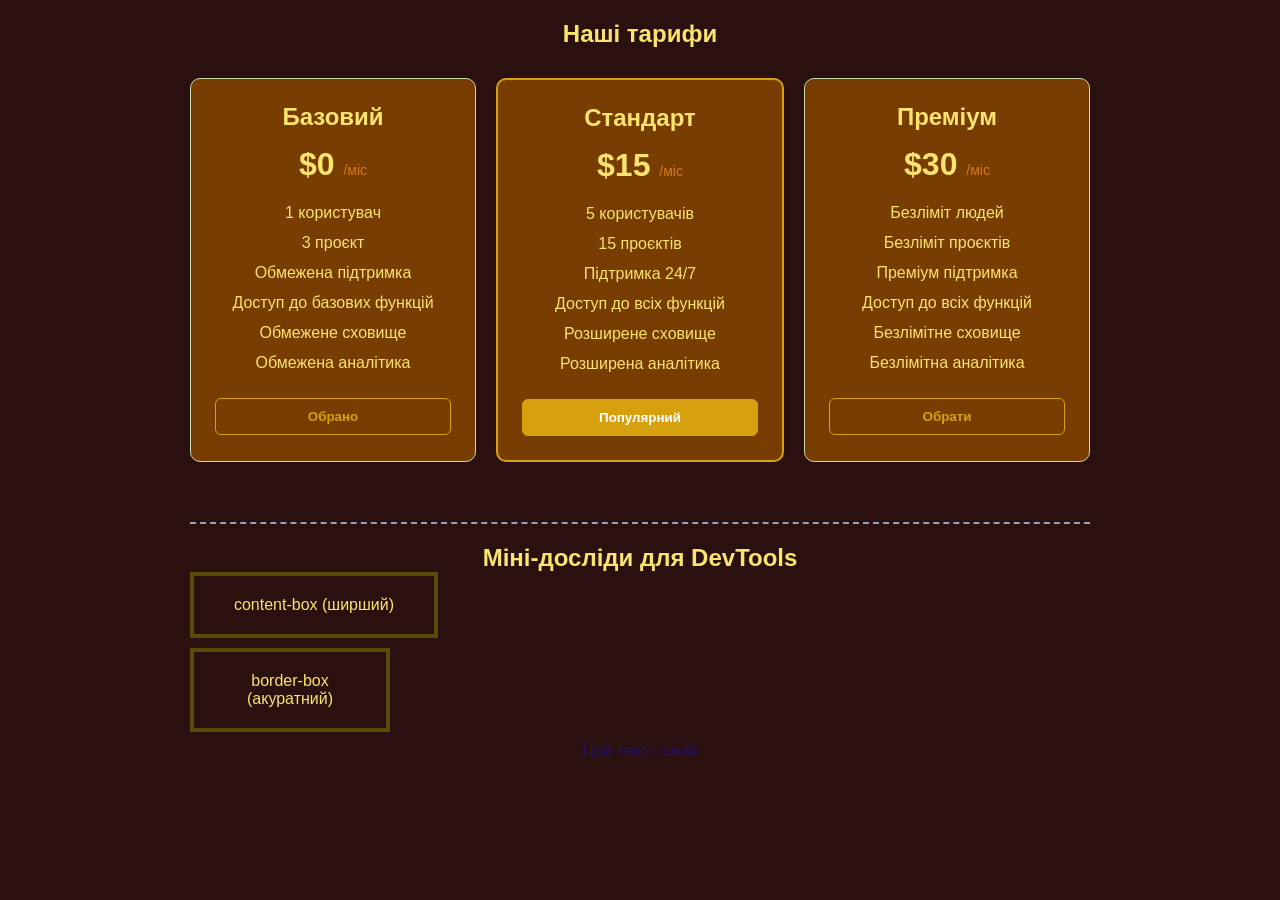
==== index.html @ a7cffb7e "feat: complete lab 2 pricing section" ====
<!DOCTYPE html>
<html lang="uk">
<head>
  <meta charset="UTF-8">
  <meta name="viewport" content="width=device-width, initial-scale=1.0">
  <title>Тарифи</title>
  <link rel="stylesheet" href="style.css">
</head>
<body>
  <section class="pricing">
    <h1 class="title">Наші тарифи</h1>
    
    <div class="cards">
      <div class="card">
        <h2>Базовий</h2>
        <p class="price">$0 <span>/міс</span></p>
        <ul>
          <li>1 користувач</li>
          <li>3 проєкт</li>
          <li>Обмежена підтримка</li>
          <li>Доступ до базових функцій</li>
          <li>Обмежене сховище</li>
          <li>Обмежена аналітика</li>
        </ul>
        <button class="btn">Обрано</button>
      </div>

      <div class="card card-popular">
        <h2>Стандарт</h2>
        <p class="price">$15 <span>/міс</span></p>
        <ul>
          <li>5 користувачів</li>
          <li>15 проєктів</li>
          <li>Підтримка 24/7</li>
          <li>Доступ до всіх функцій</li>
          <li>Розширене сховище</li>
          <li>Розширена аналітика</li>
        </ul>
        <button class="btn btn-primary">Популярний</button>
      </div>

      <div class="card">
        <h2>Преміум</h2>
        <p class="price">$30 <span>/міс</span></p>
        <ul>
          <li>Безліміт людей</li>
          <li>Безліміт проєктів</li>
          <li>Преміум підтримка</li>
          <li>Доступ до всіх функцій</li>
          <li>Безлімітне сховище</li>
          <li>Безлімітна аналітика</li>
        </ul>
        <button class="btn">Обрати</button>
      </div>
    </div>
     <section class="experiments">
    <h2>Міні-досліди для DevTools</h2>
    
    <!-- Box Model: порівняння двох блоків -->
    <div class="box-content">content-box (ширший)</div>
    <div class="box-border">border-box (акуратний)</div>

    <p id="my-id" class="my-class">Цей текст синій</p>
  </section>

</body>
</html>
---- style.css ----
:root {
  --primary-color: #D7A00F;
  --bg-color: #2A1110;
  --card-bg: #783D03;
  --text-color: #FAE36F;
}
* {
  box-sizing: border-box;
  margin: 0;
  padding: 0;
}
body {
  font-family: sans-serif;
  background-color: var(--bg-color);
  color: var(--text-color);
  padding: 20px;
}
.pricing {
  max-width: 900px;
  margin: 0 auto;
  text-align: center;
}
.title {
  margin-bottom: 30px;
}
.cards {
  display: flex;
  flex-direction: column;
  gap: 20px;
}
@media (min-width: 768px) {
  .cards {
    flex-direction: row; 
  }
}
.card {
  flex: 1;
  background: var(--card-bg);
  padding: 24px;
  border-radius: 10px;
  border: 1px solid #c9d8ab;
}
.card-popular {
  border: 2px solid var(--primary-color);
}
.price {
  font-size: 32px;
  font-weight: bold;
  margin: 15px 0;
}
.price span {
  font-size: 14px;
  font-weight: normal;
  color: #D97812;
}
ul {
  list-style: none;
  margin-bottom: 20px;
}

li {
  padding: 6px 0;
}
.btn {
  font-family: inherit; 
  width: 100%;
  padding: 10px;
  border-radius: 6px;
  border: 1px solid var(--primary-color);
  background: transparent;
  color: var(--primary-color);
  cursor: pointer;
  font-weight: bold;
}
.btn-primary {
  background: var(--primary-color);
  color: #ffffff;
}
.experiments {
  max-width: 900px;
  margin: 60px auto 0;
  padding-top: 20px;
  border-top: 2px dashed #94a3b8;
}

.box-content, .box-border {
  width: 200px;
  padding: 20px;
  border: 4px solid rgb(88, 76, 11);
  margin-bottom: 10px;
}
.box-content { box-sizing: content-box; } 
.box-border  { box-sizing: border-box; }  

/* Специфічність: ID перебиває клас */
.my-class { color: rgb(85, 86, 11); }
#my-id    { color: rgb(33, 15, 113); }
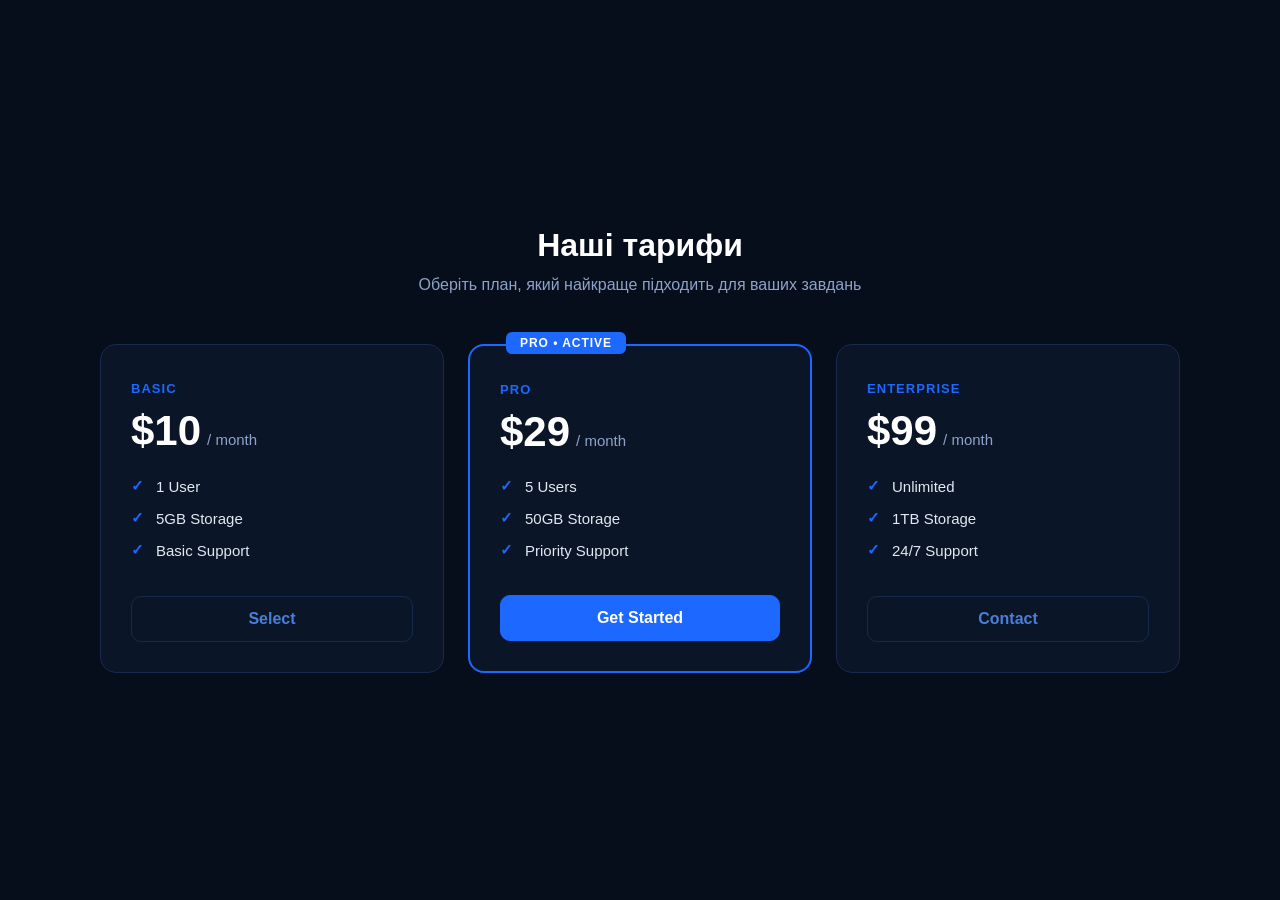
==== commit b13ff461: "style: exact match with design" ====
--- a/index.html
+++ b/index.html
@@ -3,66 +3,72 @@
 <head>
   <meta charset="UTF-8">
   <meta name="viewport" content="width=device-width, initial-scale=1.0">
-  <title>Тарифи</title>
+  <title>Наші тарифи</title>
   <link rel="stylesheet" href="style.css">
 </head>
 <body>
-  <section class="pricing">
-    <h1 class="title">Наші тарифи</h1>
-    
-    <div class="cards">
-      <div class="card">
-        <h2>Базовий</h2>
-        <p class="price">$0 <span>/міс</span></p>
-        <ul>
-          <li>1 користувач</li>
-          <li>3 проєкт</li>
-          <li>Обмежена підтримка</li>
-          <li>Доступ до базових функцій</li>
-          <li>Обмежене сховище</li>
-          <li>Обмежена аналітика</li>
-        </ul>
-        <button class="btn">Обрано</button>
-      </div>
 
-      <div class="card card-popular">
-        <h2>Стандарт</h2>
-        <p class="price">$15 <span>/міс</span></p>
-        <ul>
-          <li>5 користувачів</li>
-          <li>15 проєктів</li>
-          <li>Підтримка 24/7</li>
-          <li>Доступ до всіх функцій</li>
-          <li>Розширене сховище</li>
-          <li>Розширена аналітика</li>
-        </ul>
-        <button class="btn btn-primary">Популярний</button>
-      </div>
+  <section class="pricing-section">
+    <div class="pricing-container">
+      
+      <header class="section-header">
+        <h1 class="section-title">Наші тарифи</h1>
+        <p class="section-subtitle">Оберіть план, який найкраще підходить для ваших завдань</p>
+      </header>
 
-      <div class="card">
-        <h2>Преміум</h2>
-        <p class="price">$30 <span>/міс</span></p>
-        <ul>
-          <li>Безліміт людей</li>
-          <li>Безліміт проєктів</li>
-          <li>Преміум підтримка</li>
-          <li>Доступ до всіх функцій</li>
-          <li>Безлімітне сховище</li>
-          <li>Безлімітна аналітика</li>
-        </ul>
-        <button class="btn">Обрати</button>
+      <div class="pricing-grid">
+        
+        <article class="card">
+          <div class="card-header">
+            <span class="plan-name">BASIC</span>
+            <div class="plan-price">
+              <span class="amount">$10</span>
+              <span class="period">/ month</span>
+            </div>
+          </div>
+          <ul class="features-list">
+            <li><span class="check">✓</span> 1 User</li>
+            <li><span class="check">✓</span> 5GB Storage</li>
+            <li><span class="check">✓</span> Basic Support</li>
+          </ul>
+          <button class="btn btn-outline">Select</button>
+        </article>
+
+        <article class="card card-active">
+          <div class="badge">PRO • ACTIVE</div>
+          <div class="card-header">
+            <span class="plan-name">PRO</span>
+            <div class="plan-price">
+              <span class="amount">$29</span>
+              <span class="period">/ month</span>
+            </div>
+          </div>
+          <ul class="features-list">
+            <li><span class="check">✓</span> 5 Users</li>
+            <li><span class="check">✓</span> 50GB Storage</li>
+            <li><span class="check">✓</span> Priority Support</li>
+          </ul>
+          <button class="btn btn-primary">Get Started</button>
+        </article>
+
+        <article class="card">
+          <div class="card-header">
+            <span class="plan-name">ENTERPRISE</span>
+            <div class="plan-price">
+              <span class="amount">$99</span>
+              <span class="period">/ month</span>
+            </div>
+          </div>
+          <ul class="features-list">
+            <li><span class="check">✓</span> Unlimited</li>
+            <li><span class="check">✓</span> 1TB Storage</li>
+            <li><span class="check">✓</span> 24/7 Support</li>
+          </ul>
+          <button class="btn btn-outline">Contact</button>
+        </article>
+
       </div>
     </div>
-     <section class="experiments">
-    <h2>Міні-досліди для DevTools</h2>
-    
-    <!-- Box Model: порівняння двох блоків -->
-    <div class="box-content">content-box (ширший)</div>
-    <div class="box-border">border-box (акуратний)</div>
-
-    <p id="my-id" class="my-class">Цей текст синій</p>
   </section>
-
 </body>
-</html>
-  +</html>
--- a/style.css
+++ b/style.css
@@ -1,99 +1,186 @@
 :root {
-  --primary-color: #D7A00F;
-  --bg-color: #2A1110;
-  --card-bg: #783D03;
-  --text-color: #FAE36F;
+  --bg-page: #060d1b;          
+  --bg-card: #0b1528;         
+  --color-primary: #1d68fe;    
+  --color-border: #172a4d;     
+  --color-text-white: #ffffff;
+  --color-text-muted: #8ea3c7; 
+  
+  --font-family: -apple-system, BlinkMacSystemFont, "Segoe UI", Roboto, sans-serif;
+  --radius-card: 16px;
+  --radius-btn: 10px;
 }
-* {
+
+*, *::before, *::after {
   box-sizing: border-box;
   margin: 0;
   padding: 0;
 }
+
 body {
-  font-family: sans-serif;
-  background-color: var(--bg-color);
-  color: var(--text-color);
-  padding: 20px;
-}
-.pricing {
-  max-width: 900px;
-  margin: 0 auto;
-  text-align: center;
-}
-.title {
-  margin-bottom: 30px;
-}
-.cards {
+  background-color: var(--bg-page);
+  color: var(--color-text-white);
+  font-family: var(--font-family);
+  min-height: 100vh;
   display: flex;
   flex-direction: column;
-  gap: 20px;
+  justify-content: center;
+  padding: 40px 20px;
 }
-@media (min-width: 768px) {
-  .cards {
-    flex-direction: row; 
+
+.pricing-section {
+  max-width: 1080px;
+  margin: 0 auto;
+  width: 100%;
+}
+
+.section-header {
+  text-align: center;
+  margin-bottom: 50px;
+}
+
+.section-title {
+  font-size: 32px;
+  font-weight: 700;
+  margin-bottom: 12px;
+  color: #ffffff;
+}
+
+.section-subtitle {
+  color: var(--color-text-muted);
+  font-size: 16px;
+}
+
+.pricing-grid {
+  display: grid;
+  grid-template-columns: 1fr;
+  gap: 24px;
+  align-items: stretch;
+}
+
+@media (min-width: 820px) {
+  .pricing-grid {
+    grid-template-columns: repeat(3, 1fr);
   }
 }
+
 .card {
-  flex: 1;
-  background: var(--card-bg);
-  padding: 24px;
-  border-radius: 10px;
-  border: 1px solid #c9d8ab;
-}
-.card-popular {
-  border: 2px solid var(--primary-color);
-}
-.price {
-  font-size: 32px;
-  font-weight: bold;
-  margin: 15px 0;
-}
-.price span {
-  font-size: 14px;
-  font-weight: normal;
-  color: #D97812;
-}
-ul {
-  list-style: none;
-  margin-bottom: 20px;
+  position: relative;
+  background-color: var(--bg-card);
+  border: 1px solid var(--color-border);
+  border-radius: var(--radius-card);
+  padding: 36px 30px 30px;
+  display: flex;
+  flex-direction: column;
+  justify-content: space-between;
 }
 
-li {
-  padding: 6px 0;
+.card-active {
+  border: 2px solid var(--color-primary);
 }
+
+.badge {
+  position: absolute;
+  top: -14px;
+  left: 36px;
+  background-color: var(--color-primary);
+  color: #ffffff;
+  font-size: 12px;
+  font-weight: 800;
+  letter-spacing: 0.08em;
+  padding: 4px 14px;
+  border-radius: 6px;
+}
+
+.card-header {
+  margin-bottom: 24px;
+}
+
+.plan-name {
+  display: block;
+  font-size: 13px;
+  font-weight: 800;
+  letter-spacing: 0.08em;
+  color: var(--color-primary);
+  margin-bottom: 14px;
+}
+
+.plan-price {
+  display: flex;
+  align-items: baseline;
+  gap: 6px;
+}
+
+.amount {
+  font-size: 42px;
+  font-weight: 800;
+  line-height: 1;
+  color: #ffffff;
+}
+
+.period {
+  color: var(--color-text-muted);
+  font-size: 15px;
+}
+
+.features-list {
+  list-style: none;
+  margin-bottom: 36px;
+  display: flex;
+  flex-direction: column;
+  gap: 14px;
+}
+
+.features-list li {
+  display: flex;
+  align-items: center;
+  font-size: 15px;
+  color: #e2e8f0;
+}
+
+.check {
+  color: var(--color-primary);
+  margin-right: 12px;
+  font-size: 15px;
+  font-weight: 700;
+}
+
 .btn {
   font-family: inherit; 
   width: 100%;
-  padding: 10px;
-  border-radius: 6px;
-  border: 1px solid var(--primary-color);
-  background: transparent;
-  color: var(--primary-color);
+  padding: 13px;
+  border-radius: var(--radius-btn);
+  font-size: 16px;
+  font-weight: 700;
   cursor: pointer;
-  font-weight: bold;
+  transition: all 0.2s ease;
 }
+
 .btn-primary {
-  background: var(--primary-color);
+  background-color: var(--color-primary);
+  border: 1px solid var(--color-primary);
   color: #ffffff;
 }
-.experiments {
-  max-width: 900px;
-  margin: 60px auto 0;
-  padding-top: 20px;
-  border-top: 2px dashed #94a3b8;
+
+.btn-primary:hover {
+  background-color: #1255de;
 }
 
-.box-content, .box-border {
-  width: 200px;
-  padding: 20px;
-  border: 4px solid rgb(88, 76, 11);
-  margin-bottom: 10px;
+.btn-outline {
+  background-color: transparent;
+  border: 1px solid var(--color-border);
+  color: #4a7fd8;
 }
-.box-content { box-sizing: content-box; } 
-.box-border  { box-sizing: border-box; }  
 
-/* Специфічність: ID перебиває клас */
-.my-class { color: rgb(85, 86, 11); }
-#my-id    { color: rgb(33, 15, 113); }
+.btn-outline:hover {
+  background-color: rgba(255, 255, 255, 0.04);
+  border-color: #27457a;
+}
 
-
+.research-zone {
+  display: none; 
+}
+.demo-box-content { width: 100px; padding: 10px; box-sizing: content-box; }
+.demo-box-border  { width: 100px; padding: 10px; box-sizing: border-box; }
+.spec-class { color: red; }
+#spec-id    { color: blue; }
